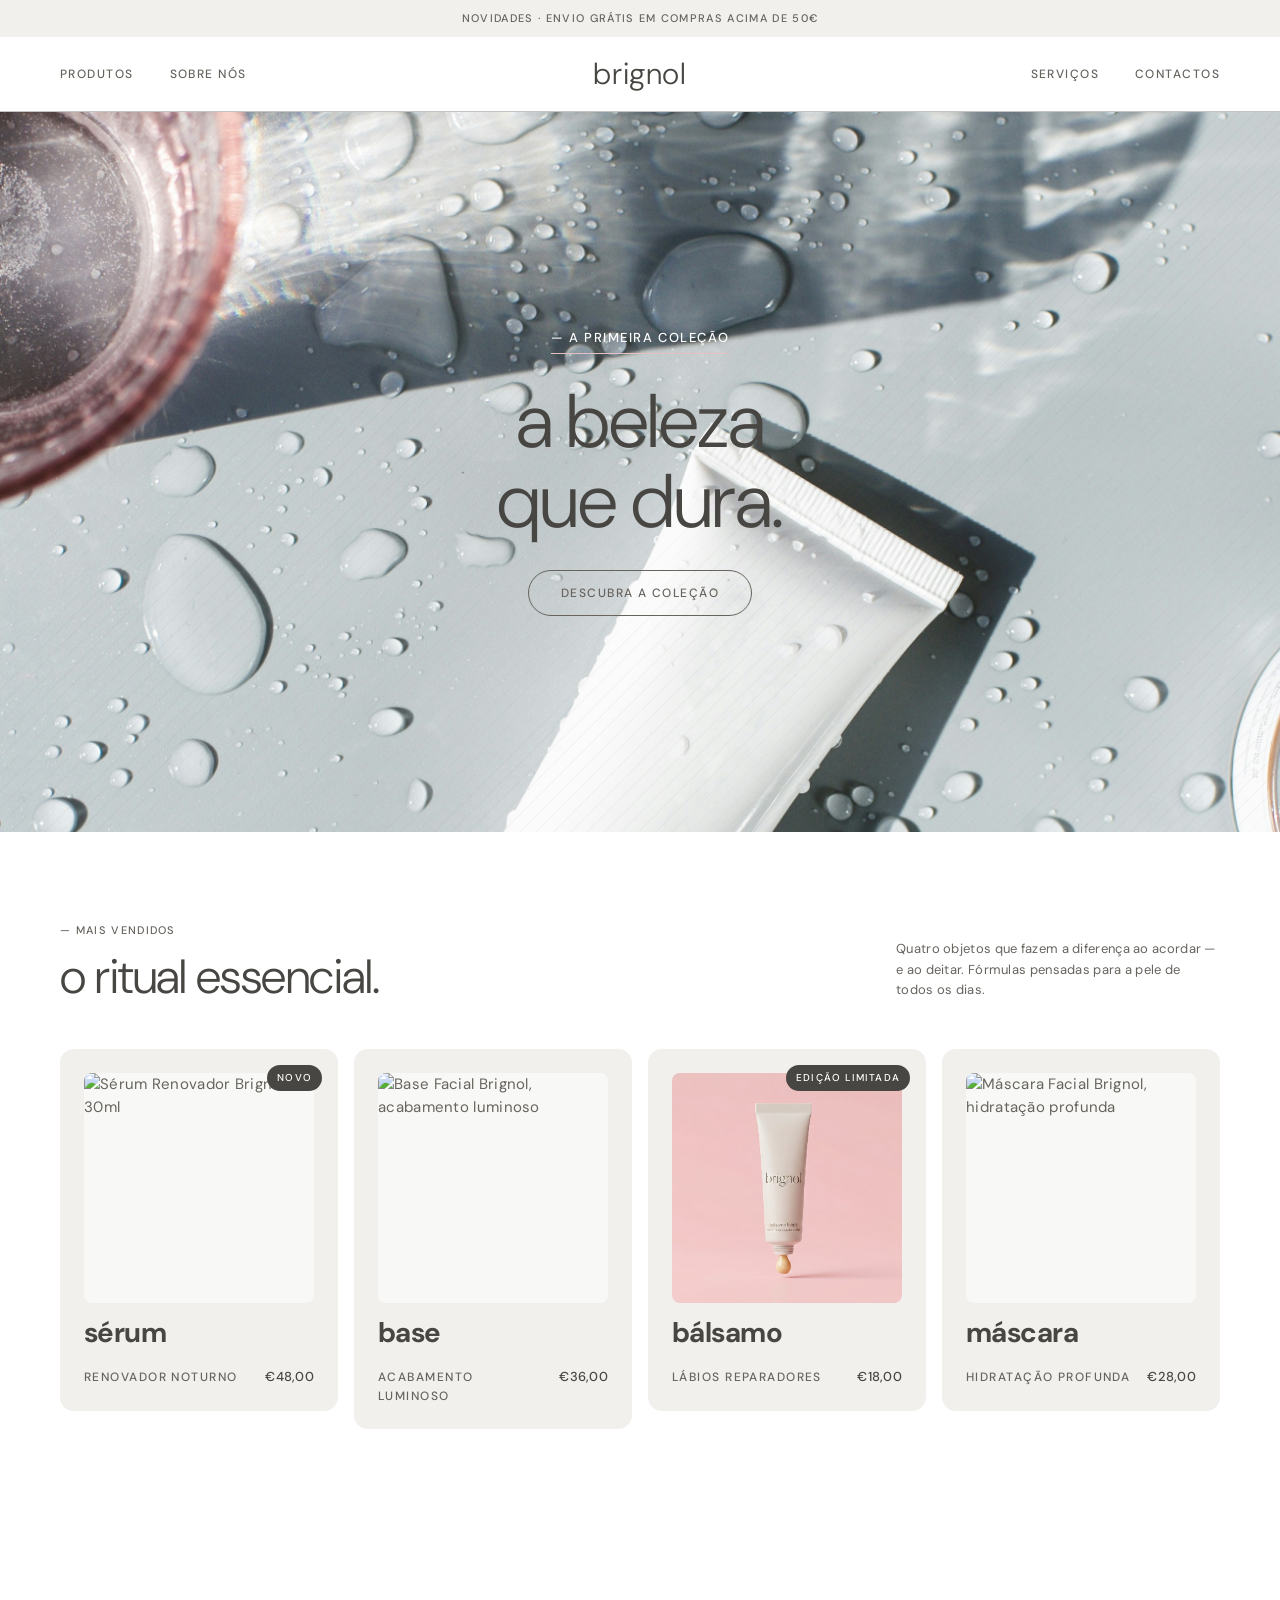
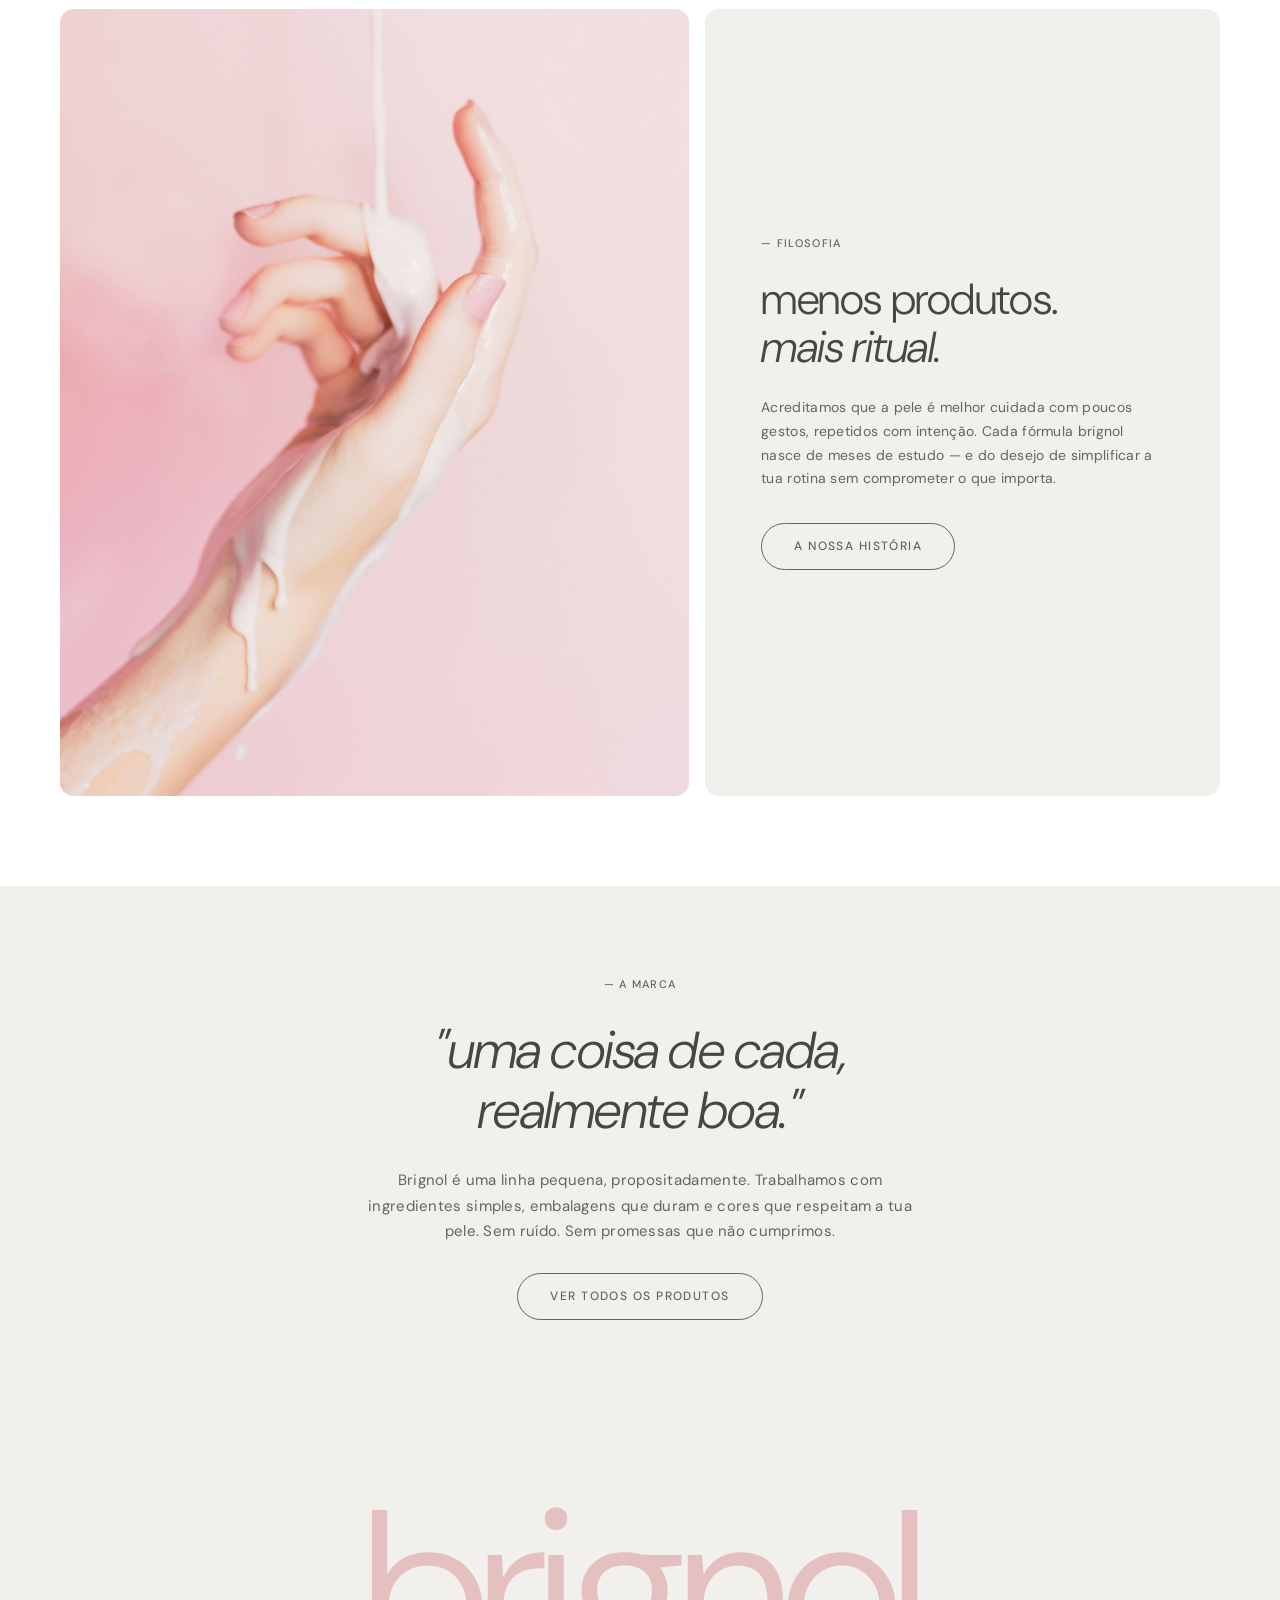
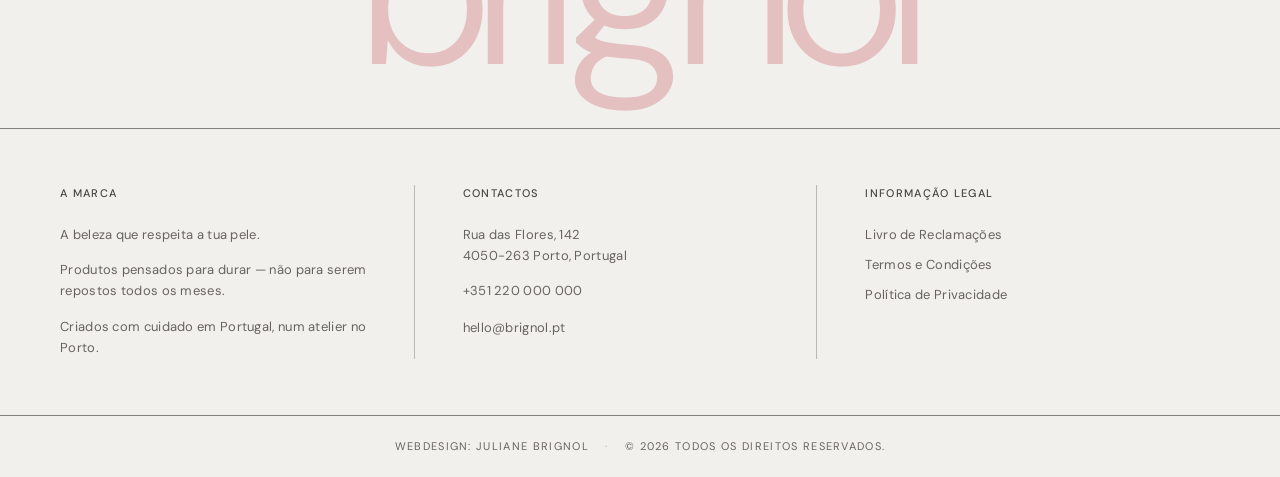
==== index.html @ 8eda308c "primeiro commit — site brignol completo Inclui todas as páginas, estilos, imagens e catálogo PDF." ====
<!DOCTYPE html>
<html lang="pt">

<head>
  <meta charset="UTF-8" />
  <meta name="viewport" content="width=device-width, initial-scale=1.0" />
  <title>brignol — beleza que dura, criada com cuidado.</title>
  <meta name="description"
    content="Brignol — uma linha minimal de skincare e maquilhagem feita em Portugal. Produtos pensados para durar, com fórmulas que respeitam a pele." />
  <meta name="keywords" content="brignol, beleza, skincare, maquilhagem, cosmética, Portugal" />
  <meta name="author" content="Juliane Brignol" />

  <link rel="preconnect" href="https://fonts.googleapis.com" />
  <link rel="preconnect" href="https://fonts.gstatic.com" crossorigin />
  <link
    href="https://fonts.googleapis.com/css2?family=DM+Sans:opsz,wght@9..40,300;9..40,400;9..40,500;9..40,700&display=swap"
    rel="stylesheet" />

  <link rel="stylesheet" href="css/global.css" />
  <link rel="stylesheet" href="css/nav.css" />
  <link rel="stylesheet" href="css/footer.css" />
  <link rel="stylesheet" href="css/home.css" />
</head>

<body>

  <div class="announcement" role="region" aria-label="Avisos da loja">
    novidades · envio grátis em compras acima de 50€
  </div>

  <!-- Mobile nav toggle -->
  <input type="checkbox" id="nav-toggle" class="nav-toggle" aria-label="Abrir menu" />

  <header class="site-header">
    <div class="site-header__inner">
      <label for="nav-toggle" class="nav-burger" aria-hidden="true">
        <span></span><span></span><span></span>
      </label>

      <nav class="nav nav--left" aria-label="Navegação principal">
        <a href="#produtos">Produtos</a>
        <a href="paginas/sobre-nos.html">Sobre nós</a>
      </nav>

      <a href="index.html" class="brand" aria-label="Brignol — voltar à página inicial" aria-current="page">brignol</a>

      <nav class="nav nav--right" aria-label="Navegação secundária">
        <a href="paginas/servicos.html">Serviços</a>
        <a href="paginas/contactos.html">Contactos</a>
      </nav>
    </div>
  </header>

  <!-- Mobile menu overlay -->
  <nav class="nav-mobile" aria-label="Navegação mobile">
    <span class="nav-mobile__brand">brignol</span>
    <label for="nav-toggle" class="nav-mobile__close" aria-label="Fechar menu">×</label>
    <a href="index.html" aria-current="page">Início</a>
    <a href="#produtos">Produtos</a>
    <a href="paginas/sobre-nos.html">Sobre nós</a>
    <a href="paginas/servicos.html">Serviços</a>
    <a href="paginas/contactos.html">Contactos</a>
  </nav>

  <main>

    <section class="hero" aria-label="Apresentação da marca">
      <div class="hero__media" aria-hidden="true">
        <img src="imagens/principal.jpg" alt="Campanha Primavera Brignol" />
      </div>

      <div class="hero__content">
        <p class="hero__subtitle">— a primeira coleção</p>
        <h1 class="hero__title">a beleza<br />que dura.</h1>
        <a href="#produtos" class="btn">Descubra a coleção</a>
      </div>
    </section>

    <section class="bestsellers" id="produtos" aria-labelledby="bestsellers-title">
      <div class="bestsellers__head">
        <div>
          <p class="eyebrow" style="margin-bottom: 14px;">— mais vendidos</p>
          <h2 class="bestsellers__title" id="bestsellers-title">o ritual essencial.</h2>
        </div>
        <p class="bestsellers__subtitle">Quatro objetos que fazem a diferença ao acordar — e ao deitar. Fórmulas
          pensadas para a pele de todos os dias.</p>
      </div>

      <ul class="product-grid" role="list">

        <li>
          <article class="product-card">
            <span class="product-card__tag">novo</span>
            <div class="product-card__media" role="img" aria-label="Sérum Renovador, 30ml">
              <img src="imagens/serum.png" alt="Sérum Renovador Brignol, 30ml" />
            </div>
            <h3 class="product-card__name">sérum</h3>
            <div class="product-card__meta">
              <span class="product-card__desc">renovador noturno</span>
              <span class="product-card__price">€48,00</span>
            </div>
          </article>
        </li>

        <li>
          <article class="product-card">
            <div class="product-card__media" role="img" aria-label="Base Luminosa, tom universal">
              <img src="imagens/base.png" alt="Base Facial Brignol, acabamento luminoso" />
            </div>
            <h3 class="product-card__name">base</h3>
            <div class="product-card__meta">
              <span class="product-card__desc">acabamento luminoso</span>
              <span class="product-card__price">€36,00</span>
            </div>
          </article>
        </li>

        <li>
          <article class="product-card">
            <span class="product-card__tag">edição limitada</span>
            <div class="product-card__media" role="img" aria-label="Bálsamo Lábios">
              <img src="imagens/balsamo.png" alt="Bálsamo Labial Brignol, lábios reparadores" />
            </div>
            <h3 class="product-card__name">bálsamo</h3>
            <div class="product-card__meta">
              <span class="product-card__desc">lábios reparadores</span>
              <span class="product-card__price">€18,00</span>
            </div>
          </article>
        </li>

        <li>
          <article class="product-card">
            <div class="product-card__media" role="img" aria-label="Máscara Hidratante">
              <img src="imagens/mascara.png" alt="Máscara Facial Brignol, hidratação profunda" />
            </div>
            <h3 class="product-card__name">máscara</h3>
            <div class="product-card__meta">
              <span class="product-card__desc">hidratação profunda</span>
              <span class="product-card__price">€28,00</span>
            </div>
          </article>
        </li>

      </ul>
    </section>

    <section class="editorial" aria-labelledby="editorial-title">
      <div class="editorial__grid">
        <div class="editorial__media">
          <img src="imagens/editorial.jpg" alt="Imagem editorial Brignol — textura de pele" />
        </div>

        <div class="editorial__content">
          <p class="editorial__eyebrow">— filosofia</p>
          <h2 class="editorial__title" id="editorial-title">menos produtos.<br /><em>mais ritual.</em></h2>
          <p class="editorial__body">Acreditamos que a pele é melhor cuidada com poucos gestos, repetidos com intenção.
            Cada fórmula brignol nasce de meses de estudo — e do desejo de simplificar a tua rotina sem comprometer o
            que importa.</p>
          <a href="paginas/sobre-nos.html" class="btn editorial__cta">A nossa história</a>
        </div>
      </div>
    </section>

    <section class="manifesto" aria-labelledby="manifesto-title">
      <div class="manifesto__inner">
        <p class="eyebrow">— a marca</p>
        <h2 class="manifesto__quote" id="manifesto-title">"uma coisa de cada,<br />realmente boa."</h2>
        <p class="manifesto__body">Brignol é uma linha pequena, propositadamente. Trabalhamos com ingredientes simples,
          embalagens que duram e cores que respeitam a tua pele. Sem ruído. Sem promessas que não cumprimos.</p>
        <a href="paginas/servicos.html" class="btn">Ver todos os produtos</a>
      </div>
    </section>

  </main>

  <footer class="site-footer" role="contentinfo">

    <div class="site-footer__wordmark" aria-hidden="true">brignol</div>

    <div class="site-footer__inner">

      <div class="footer-col">
        <h3 class="footer-col__title">A marca</h3>
        <p>A beleza que respeita a tua pele.</p>
        <p>Produtos pensados para durar — não para serem repostos todos os meses.</p>
        <p>Criados com cuidado em Portugal, num atelier no Porto.</p>
      </div>

      <div class="footer-col">
        <h3 class="footer-col__title">Contactos</h3>
        <p>Rua das Flores, 142<br />4050-263 Porto, Portugal</p>
        <p><a href="tel:+351220000000">+351 220 000 000</a></p>
        <p><a href="mailto:hello@brignol.pt">hello@brignol.pt</a></p>
      </div>

      <div class="footer-col">
        <h3 class="footer-col__title">Informação legal</h3>
        <ul>
          <li><a href="#">Livro de Reclamações</a></li>
          <li><a href="#">Termos e Condições</a></li>
          <li><a href="#">Política de Privacidade</a></li>
        </ul>
      </div>

    </div>

    <div class="site-footer__credits">
      Webdesign: Juliane Brignol <span class="sep">·</span> © 2026 Todos os direitos reservados.
    </div>

  </footer>

</body>

</html>
---- css/global.css ----
/* --- Design Tokens ------------------------------------------------------- */
:root {
  /* Cores */
  --color-bg: #FFFFFF;
  --color-card: #F1F0ED;
  --color-text: rgb(103, 100, 94);
  --color-text-strong: rgb(72, 70, 66);
  --color-separator: rgb(196, 196, 196);
  --color-footer-border: rgb(132, 130, 126);
  --color-accent: oklch(0.84 0.04 20);
  /* rosa-pó / nude subtil */
  --color-accent-soft: oklch(0.94 0.02 20);

  /* Tipografia */
  --font-primary: 'DM Sans', system-ui, -apple-system, sans-serif;

  --fw-light: 300;
  --fw-regular: 400;
  --fw-medium: 500;
  --fw-bold: 700;

  --ls-wide: 0.12em;
  --ls-normal: 0.02em;
  --ls-tight: -0.01em;

  /* Espaçamento */
  --section-padding-y: 90px;
  --section-padding-x: 60px;
  --card-padding: 24px;
  --gap-grid: 16px;

  /* Outros */
  --radius-card: 14px;
  --radius-pill: 50px;
  --transition: 0.25s ease;
  --max-width: 1440px;
}

/* --- Reset --------------------------------------------------------------- */
*,
*::before,
*::after {
  box-sizing: border-box;
}

html,
body {
  margin: 0;
  padding: 0;
}

body {
  font-family: var(--font-primary);
  font-weight: var(--fw-regular);
  font-size: 15px;
  line-height: 1.55;
  letter-spacing: var(--ls-normal);
  color: var(--color-text);
  background: var(--color-bg);
  -webkit-font-smoothing: antialiased;
  -moz-osx-font-smoothing: grayscale;
}

img {
  max-width: 100%;
  display: block;
}

a {
  color: inherit;
  text-decoration: none;
  transition: color var(--transition), opacity var(--transition);
}

ul {
  margin: 0;
  padding: 0;
  list-style: none;
}

h1,
h2,
h3,
h4,
h5,
h6,
p {
  margin: 0;
}

button,
input,
textarea,
select {
  font: inherit;
  color: inherit;
}

/* --- Tipografia ---------------------------------------------------------- */
.eyebrow {
  font-size: 11px;
  font-weight: var(--fw-medium);
  text-transform: uppercase;
  letter-spacing: var(--ls-wide);
  color: var(--color-text);
}

.section-title {
  font-family: var(--font-primary);
  font-weight: var(--fw-light);
  font-size: clamp(36px, 5vw, 56px);
  letter-spacing: var(--ls-tight);
  line-height: 1.05;
  color: var(--color-text-strong);
}

.section-title em {
  font-style: italic;
  font-weight: var(--fw-light);
}

.section-divider {
  border: 0;
  height: 1px;
  background: var(--color-separator);
  margin: 32px 0 0;
}

/* --- Layout helpers ------------------------------------------------------ */
.container {
  max-width: var(--max-width);
  margin: 0 auto;
  padding: 0 var(--section-padding-x);
}

.section {
  padding: var(--section-padding-y) var(--section-padding-x);
}

.section--soft {
  background: var(--color-card);
}

/* --- Botão pill ---------------------------------------------------------- */
.btn {
  display: inline-flex;
  align-items: center;
  justify-content: center;
  gap: 8px;
  border-radius: var(--radius-pill);
  border: 1.5px solid var(--color-text);
  background: transparent;
  color: var(--color-text);
  padding: 13px 32px;
  text-transform: uppercase;
  letter-spacing: var(--ls-wide);
  font-size: 12px;
  font-weight: var(--fw-medium);
  font-family: var(--font-primary);
  cursor: pointer;
  transition: background var(--transition), color var(--transition), border-color var(--transition);
  text-decoration: none;
  white-space: nowrap;
}

.btn:hover {
  background: var(--color-text);
  color: #FFFFFF;
}

.btn--light {
  border-color: #FFFFFF;
  color: #FFFFFF;
}

.btn--light:hover {
  background: #FFFFFF;
  color: var(--color-text-strong);
}

.btn--accent:hover {
  background: var(--color-accent);
  color: #FFFFFF;
  border-color: var(--color-accent);
}

/* --- Placeholders de imagens -------------------------------------------- */
.ph {
  position: relative;
  background: var(--color-card);
  display: flex;
  align-items: center;
  justify-content: center;
  overflow: hidden;
  color: rgba(103, 100, 94, 0.55);
  font-family: ui-monospace, 'SF Mono', Menlo, Consolas, monospace;
  font-size: 11px;
  letter-spacing: var(--ls-normal);
  text-transform: lowercase;
}

.ph::before {
  content: "";
  position: absolute;
  inset: 0;
  background-image: repeating-linear-gradient(135deg,
      rgba(103, 100, 94, 0.03) 0,
      rgba(103, 100, 94, 0.03) 1px,
      transparent 1px,
      transparent 9px);
  pointer-events: none;
}

.ph__label {
  position: relative;
  padding: 6px 12px;
  border: 1px solid rgba(103, 100, 94, 0.25);
  border-radius: 4px;
  background: rgba(255, 255, 255, 0.4);
  backdrop-filter: blur(2px);
}

/* --- Misc utilities ------------------------------------------------------ */
.sr-only {
  position: absolute;
  width: 1px;
  height: 1px;
  padding: 0;
  margin: -1px;
  overflow: hidden;
  clip: rect(0, 0, 0, 0);
  white-space: nowrap;
  border: 0;
}

@media (max-width: 900px) {
  :root {
    --section-padding-y: 60px;
    --section-padding-x: 24px;
  }
}
---- css/nav.css ----
.announcement {
  background: var(--color-card);
  text-align: center;
  padding: 10px 16px;
  font-size: 11px;
  font-weight: var(--fw-medium);
  letter-spacing: var(--ls-wide);
  text-transform: uppercase;
  color: var(--color-text);
}

.site-header {
  position: sticky;
  top: 0;
  z-index: 50;
  background: var(--color-bg);
  border-bottom: 1px solid var(--color-separator);
}

.site-header__inner {
  max-width: var(--max-width);
  margin: 0 auto;
  padding: 22px var(--section-padding-x);
  display: grid;
  grid-template-columns: 1fr auto 1fr;
  align-items: center;
  gap: 24px;
}

.nav {
  display: flex;
  gap: 36px;
  font-size: 12px;
  text-transform: uppercase;
  letter-spacing: var(--ls-wide);
  font-weight: var(--fw-medium);
}

.nav--left {
  justify-self: start;
}

.nav--right {
  justify-self: end;
}

.nav a {
  position: relative;
  padding: 4px 0;
  color: var(--color-text);
}

.nav a:hover {
  color: var(--color-text-strong);
}

.nav a[aria-current="page"] {
  color: var(--color-text-strong);
}

.nav a[aria-current="page"]::after {
  content: "";
  position: absolute;
  left: 0;
  right: 0;
  bottom: -2px;
  height: 1px;
  background: var(--color-text-strong);
}

.brand {
  font-size: 30px;
  font-weight: var(--fw-light);
  letter-spacing: 0.02em;
  text-transform: lowercase;
  color: var(--color-text-strong);
  line-height: 1;
  padding: 0 24px;
}

/* --- Hamburger / Mobile menu ------------------------------------------- */
.nav-toggle {
  position: absolute;
  opacity: 0;
  pointer-events: none;
}

.nav-burger {
  display: none;
  width: 36px;
  height: 36px;
  cursor: pointer;
  align-items: center;
  justify-content: center;
  flex-direction: column;
  gap: 5px;
  justify-self: start;
}

.nav-burger span {
  display: block;
  width: 22px;
  height: 1.5px;
  background: var(--color-text-strong);
  transition: transform var(--transition), opacity var(--transition);
  transform-origin: center;
}

.nav-mobile {
  display: none;
  position: fixed;
  top: 0;
  left: 0;
  right: 0;
  bottom: 0;
  background: var(--color-bg);
  z-index: 100;
  padding: 80px 32px 40px;
  flex-direction: column;
  gap: 8px;
  opacity: 0;
  pointer-events: none;
  transition: opacity 0.3s ease;
}

.nav-mobile a {
  font-size: 28px;
  font-weight: var(--fw-light);
  letter-spacing: var(--ls-tight);
  text-transform: lowercase;
  color: var(--color-text-strong);
  padding: 18px 0;
  border-bottom: 1px solid var(--color-separator);
}

.nav-mobile a[aria-current="page"] {
  font-weight: var(--fw-medium);
}

.nav-mobile__close {
  position: absolute;
  top: 24px;
  right: 24px;
  width: 36px;
  height: 36px;
  cursor: pointer;
  display: flex;
  align-items: center;
  justify-content: center;
  font-size: 28px;
  color: var(--color-text-strong);
  font-weight: var(--fw-light);
  line-height: 1;
}

.nav-mobile__brand {
  position: absolute;
  top: 28px;
  left: 0;
  right: 0;
  text-align: center;
  font-size: 22px;
  font-weight: var(--fw-light);
  text-transform: lowercase;
  color: var(--color-text-strong);
  letter-spacing: 0.02em;
  pointer-events: none;
}

/* Toggle aberto — checkbox é irmão direto do .nav-mobile */
.nav-toggle:checked~.nav-mobile {
  opacity: 1;
  pointer-events: auto;
}

/* Burger anima para X quando aberto */
.nav-toggle:checked~.site-header .nav-burger span:nth-child(1) {
  transform: translateY(6.5px) rotate(45deg);
}

.nav-toggle:checked~.site-header .nav-burger span:nth-child(2) {
  opacity: 0;
}

.nav-toggle:checked~.site-header .nav-burger span:nth-child(3) {
  transform: translateY(-6.5px) rotate(-45deg);
}

@media (max-width: 900px) {
  .site-header__inner {
    grid-template-columns: 1fr auto 1fr;
    padding: 16px 20px;
    gap: 12px;
  }

  .nav {
    gap: 18px;
    font-size: 10.5px;
  }

  .brand {
    font-size: 22px;
    padding: 0 8px;
  }
}

/* --- Breakpoint mobile/tablet: ativa o burger -------------------------- */
@media (max-width: 760px) {

  .nav--left,
  .nav--right {
    display: none;
  }

  .nav-burger {
    display: flex;
  }

  .nav-mobile {
    display: flex;
  }

  .site-header__inner {
    grid-template-columns: 1fr auto 1fr;
    justify-items: stretch;
    align-items: center;
  }

  .brand {
    justify-self: center;
    font-size: 22px;
    padding: 0;
  }

  /* Coluna direita vazia para manter logo centrado */
  .site-header__inner::after {
    content: "";
    display: block;
  }
}
---- css/footer.css ----
.site-footer {
  background: var(--color-card);
  color: var(--color-text);
  margin-top: 0;
}

.site-footer__wordmark {
  text-align: center;
  padding: 80px var(--section-padding-x) 40px;
  font-family: var(--font-primary);
  font-size: clamp(80px, 18vw, 220px);
  font-weight: var(--fw-light);
  letter-spacing: -0.04em;
  line-height: 0.9;
  text-transform: lowercase;
  color: var(--color-accent);
  user-select: none;
}

.site-footer__inner {
  max-width: var(--max-width);
  margin: 0 auto;
  padding: 56px var(--section-padding-x);
  border-top: 1px solid var(--color-footer-border);
  display: grid;
  grid-template-columns: repeat(3, 1fr);
  gap: 48px;
}

.footer-col {
  display: flex;
  flex-direction: column;
  gap: 14px;
  padding-right: 32px;
  position: relative;
}

.footer-col:not(:last-child)::after {
  content: "";
  position: absolute;
  top: 0;
  bottom: 0;
  right: 0;
  width: 1px;
  background: var(--color-footer-border);
  opacity: 0.5;
}

.footer-col__title {
  font-size: 11px;
  font-weight: var(--fw-medium);
  text-transform: uppercase;
  letter-spacing: var(--ls-wide);
  color: var(--color-text-strong);
  margin-bottom: 8px;
}

.footer-col p,
.footer-col a,
.footer-col li {
  font-size: 13px;
  line-height: 1.65;
  color: var(--color-text);
}

.footer-col a {
  display: inline-block;
  border-bottom: 1px solid transparent;
  transition: border-color var(--transition), color var(--transition);
}

.footer-col a:hover {
  color: var(--color-text-strong);
  border-bottom-color: var(--color-text-strong);
}

.footer-col ul {
  display: flex;
  flex-direction: column;
  gap: 8px;
}

.site-footer__credits {
  border-top: 1px solid var(--color-footer-border);
  padding: 22px var(--section-padding-x);
  text-align: center;
  font-size: 11px;
  letter-spacing: var(--ls-wide);
  text-transform: uppercase;
  color: var(--color-text);
}

.site-footer__credits .sep {
  display: inline-block;
  margin: 0 12px;
  opacity: 0.5;
}

@media (max-width: 900px) {
  .site-footer__inner {
    grid-template-columns: 1fr;
    gap: 32px;
    padding: 40px var(--section-padding-x);
  }

  .footer-col:not(:last-child)::after {
    display: none;
  }

  .footer-col {
    padding-right: 0;
    padding-bottom: 24px;
    border-bottom: 1px solid var(--color-footer-border);
  }

  .footer-col:last-child {
    border-bottom: 0;
    padding-bottom: 0;
  }
}
---- css/home.css ----
/* --- Hero ---------------------------------------------------------------- */
.hero {
  position: relative;
  width: 100%;
  height: clamp(520px, 80vh, 760px);
  overflow: hidden;
  background: var(--color-card);
}

.hero__media {
  position: absolute;
  inset: 0;
  background:
    radial-gradient(ellipse at 30% 40%, oklch(0.92 0.025 25) 0%, transparent 60%),
    radial-gradient(ellipse at 70% 70%, oklch(0.88 0.03 35) 0%, transparent 55%),
    linear-gradient(180deg, oklch(0.93 0.015 30) 0%, oklch(0.89 0.02 25) 100%);
  overflow: hidden;
}

.hero__media img {
  width: 100%;
  height: 100%;
  object-fit: cover;
  object-position: center 30%;
  display: block;
}

.hero__media::after {
  content: "";
  position: absolute;
  inset: 0;
  background-image: repeating-linear-gradient(135deg,
      rgba(103, 100, 94, 0.04) 0,
      rgba(103, 100, 94, 0.04) 1px,
      transparent 1px,
      transparent 12px);
}

.hero__placeholder-tag {
  position: absolute;
  top: 24px;
  left: 24px;
  font-family: ui-monospace, 'SF Mono', Menlo, monospace;
  font-size: 11px;
  letter-spacing: var(--ls-normal);
  color: rgba(103, 100, 94, 0.6);
  padding: 6px 12px;
  border: 1px solid rgba(103, 100, 94, 0.25);
  border-radius: 4px;
  background: rgba(255, 255, 255, 0.5);
  backdrop-filter: blur(4px);
}

.hero__content {
  position: absolute;
  inset: 0;
  display: flex;
  flex-direction: column;
  align-items: center;
  justify-content: center;
  text-align: center;
  padding: 0 24px;
  gap: 28px;
}

.hero__title {
  font-family: var(--font-primary);
  font-weight: var(--fw-light);
  font-size: clamp(40px, 6vw, 76px);
  letter-spacing: var(--ls-tight);
  line-height: 1.05;
  color: var(--color-text-strong);
  max-width: 16ch;
}

.hero__subtitle {
  font-size: 13px;
  letter-spacing: var(--ls-wide);
  text-transform: uppercase;
  color: #FFFFFF;
  font-weight: var(--fw-medium);
  border-bottom: 1.5px solid var(--color-accent);
  padding-bottom: 5px;
  text-shadow: 0 1px 6px rgba(0, 0, 0, 0.18);
}

/* --- Bestsellers --------------------------------------------------------- */
.bestsellers {
  padding: var(--section-padding-y) var(--section-padding-x);
  background: var(--color-bg);
}

.bestsellers__head {
  display: flex;
  align-items: end;
  justify-content: space-between;
  gap: 24px;
  margin-bottom: 48px;
  max-width: var(--max-width);
  margin-left: auto;
  margin-right: auto;
}

.bestsellers__title {
  font-family: var(--font-primary);
  font-weight: var(--fw-light);
  font-size: clamp(32px, 4vw, 48px);
  letter-spacing: var(--ls-tight);
  line-height: 1;
  color: var(--color-text-strong);
}

.bestsellers__subtitle {
  font-size: 13px;
  color: var(--color-text);
  max-width: 36ch;
  line-height: 1.6;
}

.product-grid {
  max-width: var(--max-width);
  margin: 0 auto;
  display: grid;
  grid-template-columns: repeat(4, 1fr);
  gap: var(--gap-grid);
}

.product-card {
  background: var(--color-card);
  border-radius: var(--radius-card);
  padding: var(--card-padding);
  display: flex;
  flex-direction: column;
  gap: 16px;
  transition: transform var(--transition);
  position: relative;
}

.product-card:hover {
  transform: translateY(-3px);
}

.product-card__media {
  aspect-ratio: 1 / 1;
  border-radius: 8px;
  background: rgba(255, 255, 255, 0.55);
  overflow: hidden;
}

.product-card__media img {
  width: 100%;
  height: 100%;
  object-fit: cover;
  object-position: center;
  display: block;
}

.product-card__tag {
  position: absolute;
  top: 16px;
  right: 16px;
  background: var(--color-text-strong);
  color: #FFFFFF;
  font-size: 10px;
  letter-spacing: var(--ls-wide);
  text-transform: uppercase;
  padding: 5px 10px;
  border-radius: var(--radius-pill);
  font-weight: var(--fw-medium);
}

.product-card__name {
  font-family: var(--font-primary);
  font-weight: var(--fw-bold);
  font-size: 28px;
  letter-spacing: -0.02em;
  text-transform: lowercase;
  color: var(--color-text-strong);
  line-height: 1;
  margin-top: auto;
}

.product-card__meta {
  display: flex;
  align-items: baseline;
  justify-content: space-between;
  gap: 12px;
  padding-top: 4px;
}

.product-card__desc {
  font-size: 12px;
  font-weight: var(--fw-medium);
  text-transform: uppercase;
  letter-spacing: var(--ls-wide);
  color: var(--color-text);
}

.product-card__price {
  font-size: 13px;
  font-weight: var(--fw-medium);
  color: var(--color-text-strong);
  letter-spacing: var(--ls-normal);
}

/* --- Manifesto / Filosofia ---------------------------------------------- */
.manifesto {
  background: var(--color-card);
  padding: var(--section-padding-y) var(--section-padding-x);
}

.manifesto__inner {
  max-width: 760px;
  margin: 0 auto;
  text-align: center;
  display: flex;
  flex-direction: column;
  align-items: center;
  gap: 28px;
}

.manifesto__quote {
  font-family: var(--font-primary);
  font-weight: var(--fw-light);
  font-size: clamp(32px, 4.2vw, 52px);
  letter-spacing: var(--ls-tight);
  line-height: 1.15;
  color: var(--color-text-strong);
  font-style: italic;
}

.manifesto__body {
  font-size: 15px;
  line-height: 1.7;
  color: var(--color-text);
  max-width: 56ch;
}

/* --- Editorial split ----------------------------------------------------- */
.editorial {
  padding: var(--section-padding-y) var(--section-padding-x);
}

.editorial__grid {
  max-width: var(--max-width);
  margin: 0 auto;
  display: grid;
  grid-template-columns: 1.1fr 0.9fr;
  gap: var(--gap-grid);
}

.editorial__media {
  aspect-ratio: 4 / 5;
  border-radius: var(--radius-card);
  overflow: hidden;
}

.editorial__media img {
  width: 100%;
  height: 100%;
  object-fit: cover;
  object-position: center;
  display: block;
}

.editorial__content {
  background: var(--color-card);
  border-radius: var(--radius-card);
  padding: 56px;
  display: flex;
  flex-direction: column;
  justify-content: center;
  gap: 24px;
}

.editorial__eyebrow {
  font-size: 11px;
  text-transform: uppercase;
  letter-spacing: var(--ls-wide);
  font-weight: var(--fw-medium);
  color: var(--color-text);
}

.editorial__title {
  font-family: var(--font-primary);
  font-weight: var(--fw-light);
  font-size: clamp(28px, 3.4vw, 44px);
  letter-spacing: var(--ls-tight);
  line-height: 1.1;
  color: var(--color-text-strong);
}

.editorial__title em {
  font-style: italic;
  font-weight: var(--fw-light);
}

.editorial__body {
  font-size: 14px;
  line-height: 1.7;
  color: var(--color-text);
  max-width: 48ch;
}

.editorial__cta {
  margin-top: 8px;
  align-self: flex-start;
}

/* --- Responsive ---------------------------------------------------------- */
@media (max-width: 1100px) {
  .product-grid {
    grid-template-columns: repeat(2, 1fr);
  }
}

@media (max-width: 900px) {
  .editorial__grid {
    grid-template-columns: 1fr;
  }

  .editorial__content {
    padding: 40px 28px;
  }

  .bestsellers__head {
    flex-direction: column;
    align-items: flex-start;
    gap: 12px;
  }
}

@media (max-width: 560px) {
  .product-grid {
    grid-template-columns: 1fr;
  }

  .product-card__name {
    font-size: 24px;
  }
}
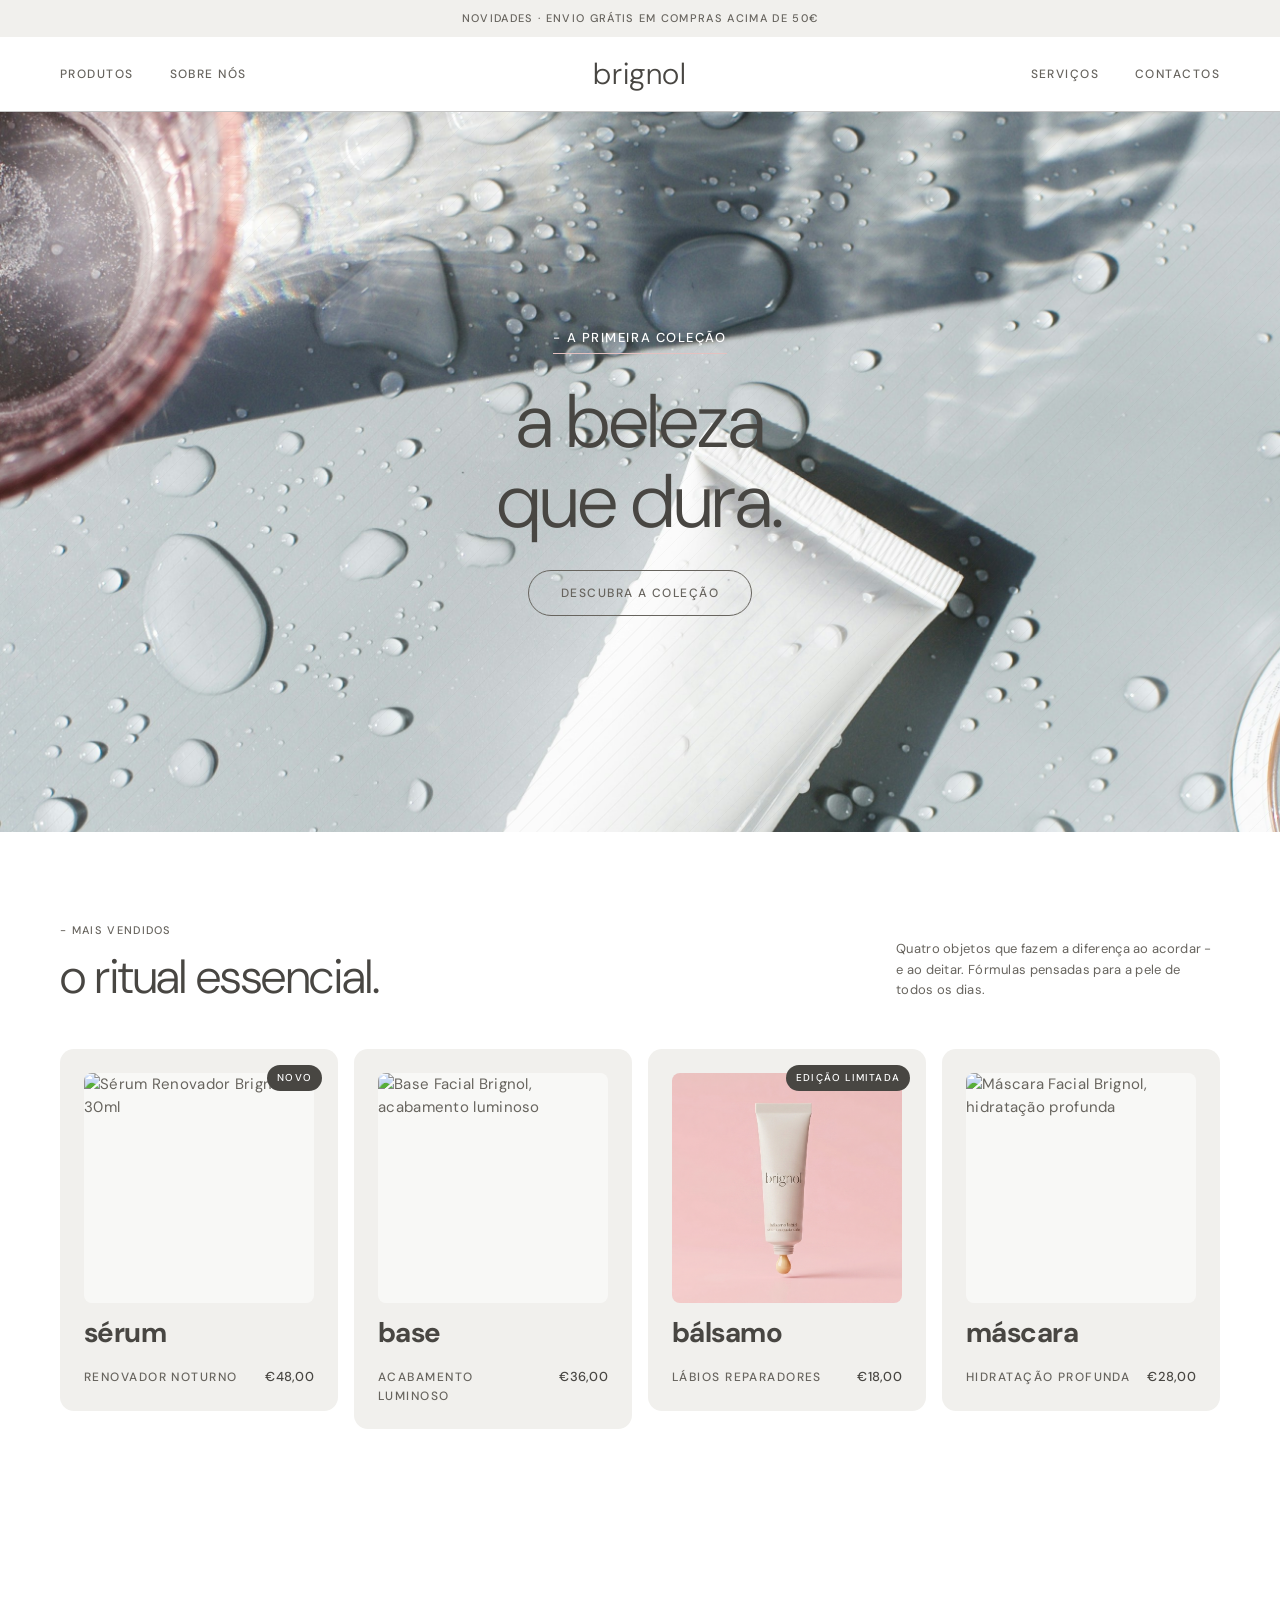
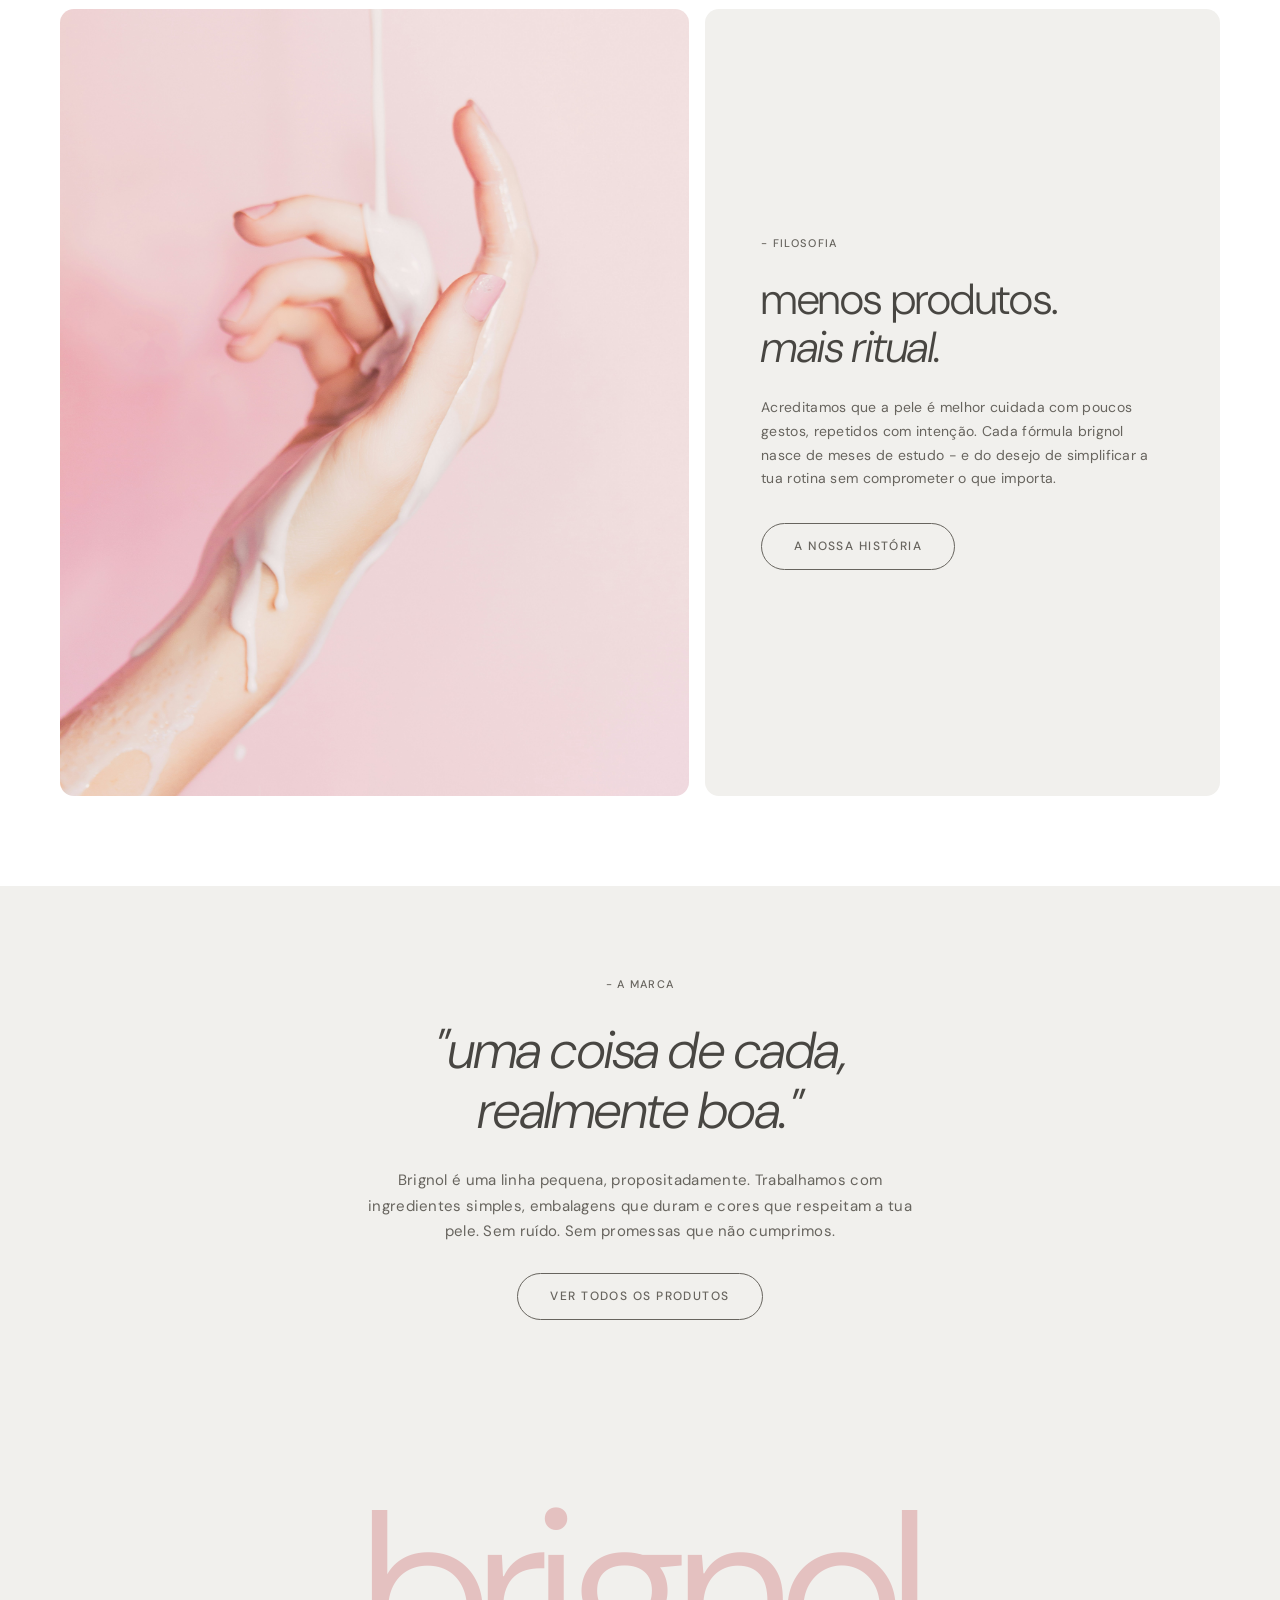
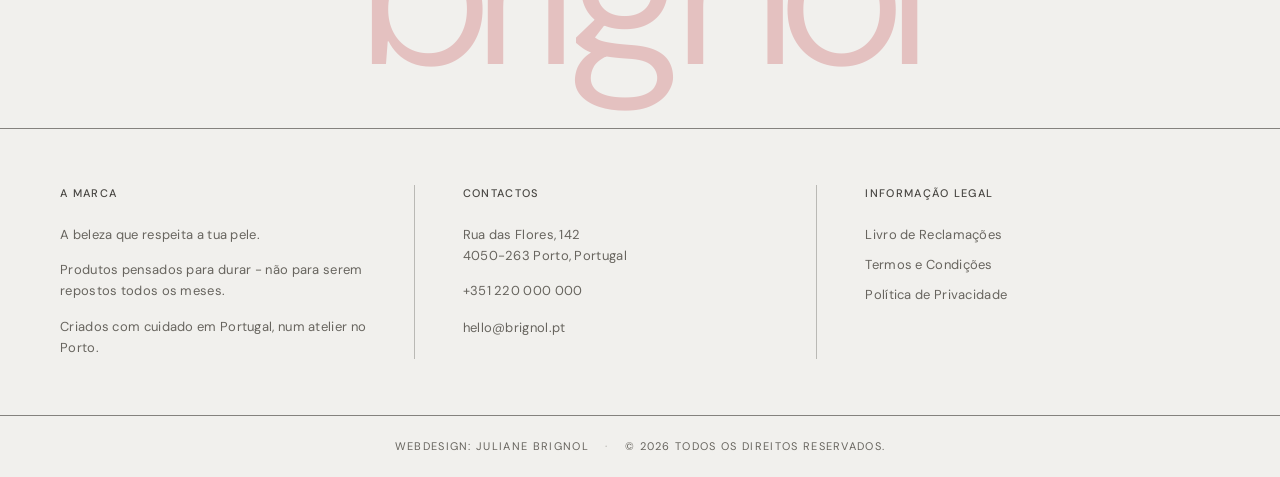
==== commit cffb5c15: "move inline style de eyebrow para home.css Co-Authored-By: Claude Sonnet 4.6 <noreply@anthropic.com>" ====
--- a/index.html
+++ b/index.html
@@ -4,9 +4,9 @@
 <head>
   <meta charset="UTF-8" />
   <meta name="viewport" content="width=device-width, initial-scale=1.0" />
-  <title>brignol — beleza que dura, criada com cuidado.</title>
+  <title>brignol - beleza que dura, criada com cuidado.</title>
   <meta name="description"
-    content="Brignol — uma linha minimal de skincare e maquilhagem feita em Portugal. Produtos pensados para durar, com fórmulas que respeitam a pele." />
+    content="Brignol - uma linha minimal de skincare e maquilhagem feita em Portugal. Produtos pensados para durar, com fórmulas que respeitam a pele." />
   <meta name="keywords" content="brignol, beleza, skincare, maquilhagem, cosmética, Portugal" />
   <meta name="author" content="Juliane Brignol" />
 
@@ -42,7 +42,7 @@
         <a href="paginas/sobre-nos.html">Sobre nós</a>
       </nav>
 
-      <a href="index.html" class="brand" aria-label="Brignol — voltar à página inicial" aria-current="page">brignol</a>
+      <a href="index.html" class="brand" aria-label="Brignol - voltar à página inicial" aria-current="page">brignol</a>
 
       <nav class="nav nav--right" aria-label="Navegação secundária">
         <a href="paginas/servicos.html">Serviços</a>
@@ -70,7 +70,7 @@
       </div>
 
       <div class="hero__content">
-        <p class="hero__subtitle">— a primeira coleção</p>
+        <p class="hero__subtitle">- a primeira coleção</p>
         <h1 class="hero__title">a beleza<br />que dura.</h1>
         <a href="#produtos" class="btn">Descubra a coleção</a>
       </div>
@@ -79,10 +79,10 @@
     <section class="bestsellers" id="produtos" aria-labelledby="bestsellers-title">
       <div class="bestsellers__head">
         <div>
-          <p class="eyebrow" style="margin-bottom: 14px;">— mais vendidos</p>
+          <p class="eyebrow">- mais vendidos</p>
           <h2 class="bestsellers__title" id="bestsellers-title">o ritual essencial.</h2>
         </div>
-        <p class="bestsellers__subtitle">Quatro objetos que fazem a diferença ao acordar — e ao deitar. Fórmulas
+        <p class="bestsellers__subtitle">Quatro objetos que fazem a diferença ao acordar - e ao deitar. Fórmulas
           pensadas para a pele de todos os dias.</p>
       </div>
 
@@ -148,14 +148,14 @@
     <section class="editorial" aria-labelledby="editorial-title">
       <div class="editorial__grid">
         <div class="editorial__media">
-          <img src="imagens/editorial.jpg" alt="Imagem editorial Brignol — textura de pele" />
+          <img src="imagens/editorial.jpg" alt="Imagem editorial Brignol - textura de pele" />
         </div>
 
         <div class="editorial__content">
-          <p class="editorial__eyebrow">— filosofia</p>
+          <p class="editorial__eyebrow">- filosofia</p>
           <h2 class="editorial__title" id="editorial-title">menos produtos.<br /><em>mais ritual.</em></h2>
           <p class="editorial__body">Acreditamos que a pele é melhor cuidada com poucos gestos, repetidos com intenção.
-            Cada fórmula brignol nasce de meses de estudo — e do desejo de simplificar a tua rotina sem comprometer o
+            Cada fórmula brignol nasce de meses de estudo - e do desejo de simplificar a tua rotina sem comprometer o
             que importa.</p>
           <a href="paginas/sobre-nos.html" class="btn editorial__cta">A nossa história</a>
         </div>
@@ -164,7 +164,7 @@
 
     <section class="manifesto" aria-labelledby="manifesto-title">
       <div class="manifesto__inner">
-        <p class="eyebrow">— a marca</p>
+        <p class="eyebrow">- a marca</p>
         <h2 class="manifesto__quote" id="manifesto-title">"uma coisa de cada,<br />realmente boa."</h2>
         <p class="manifesto__body">Brignol é uma linha pequena, propositadamente. Trabalhamos com ingredientes simples,
           embalagens que duram e cores que respeitam a tua pele. Sem ruído. Sem promessas que não cumprimos.</p>
@@ -183,7 +183,7 @@
       <div class="footer-col">
         <h3 class="footer-col__title">A marca</h3>
         <p>A beleza que respeita a tua pele.</p>
-        <p>Produtos pensados para durar — não para serem repostos todos os meses.</p>
+        <p>Produtos pensados para durar - não para serem repostos todos os meses.</p>
         <p>Criados com cuidado em Portugal, num atelier no Porto.</p>
       </div>
 
--- a/css/home.css
+++ b/css/home.css
@@ -101,6 +101,10 @@
   margin-right: auto;
 }
 
+.bestsellers__head .eyebrow {
+  margin-bottom: 14px;
+}
+
 .bestsellers__title {
   font-family: var(--font-primary);
   font-weight: var(--fw-light);
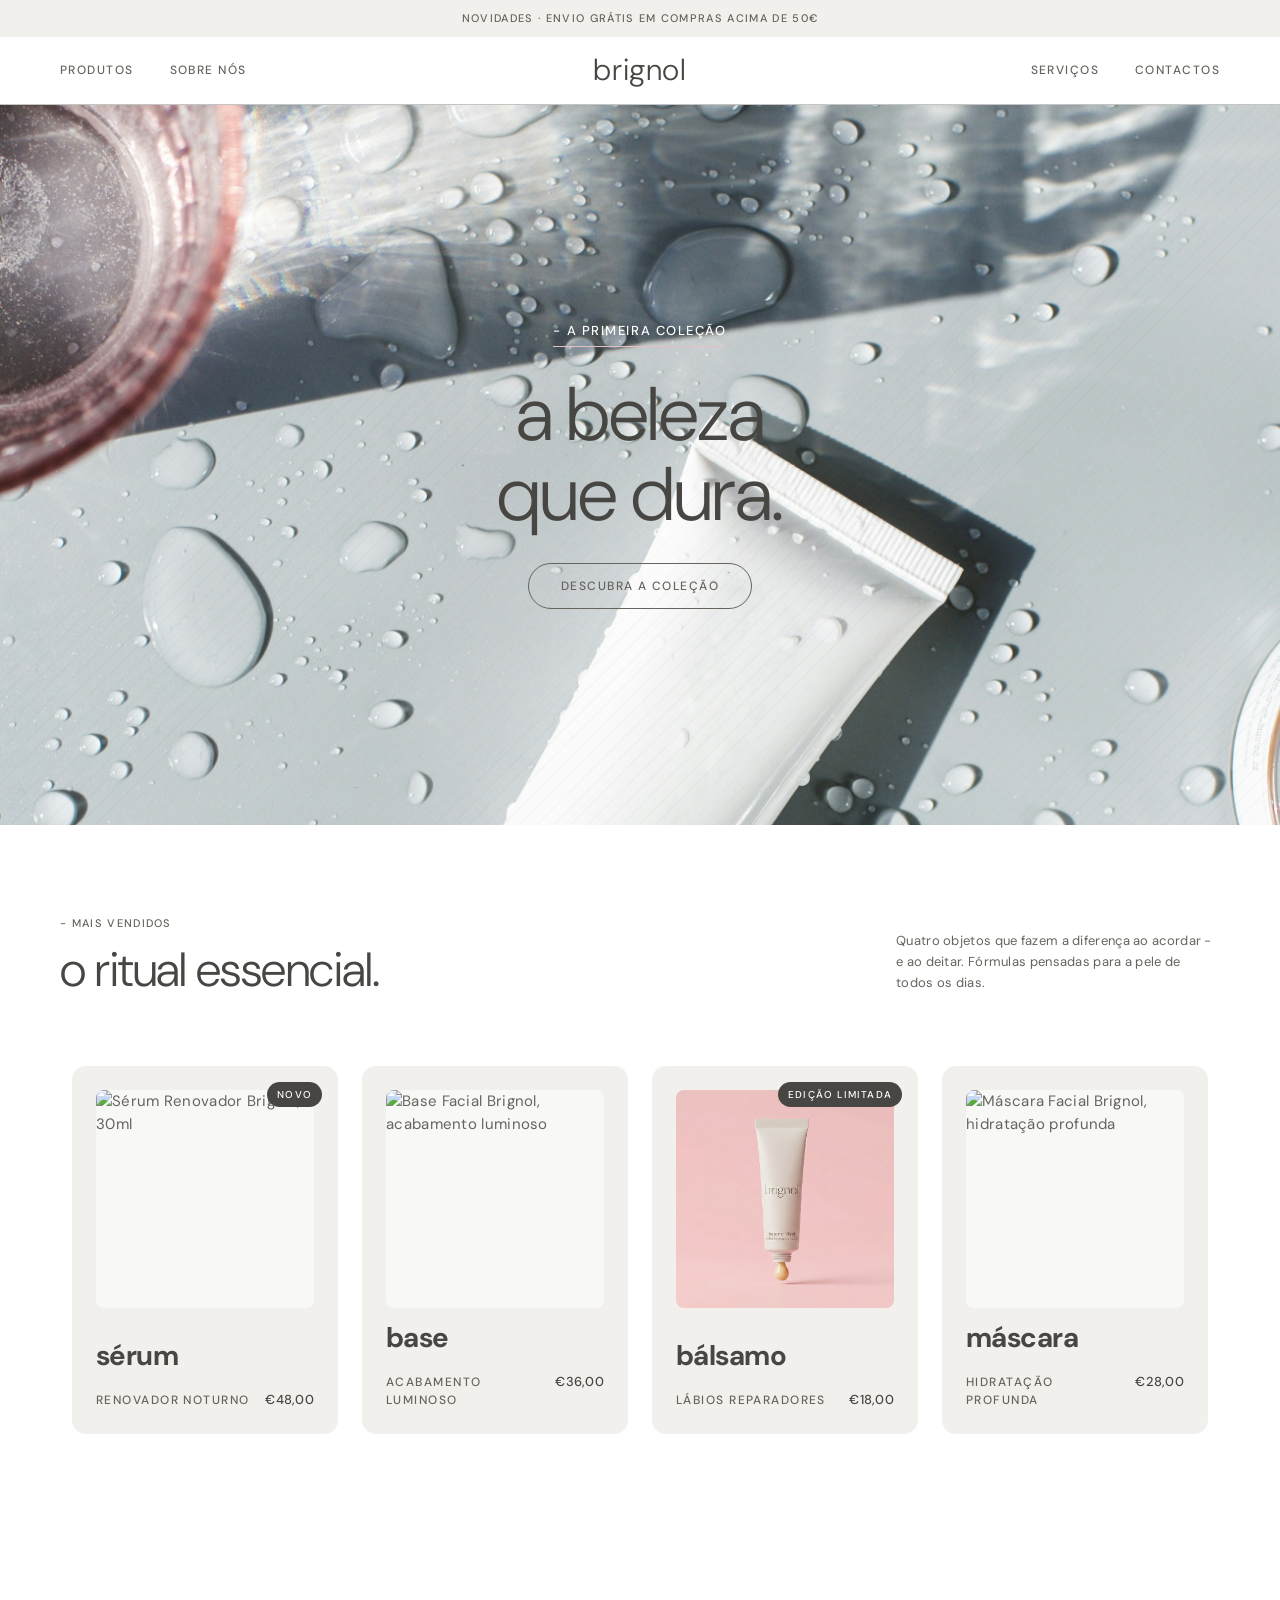
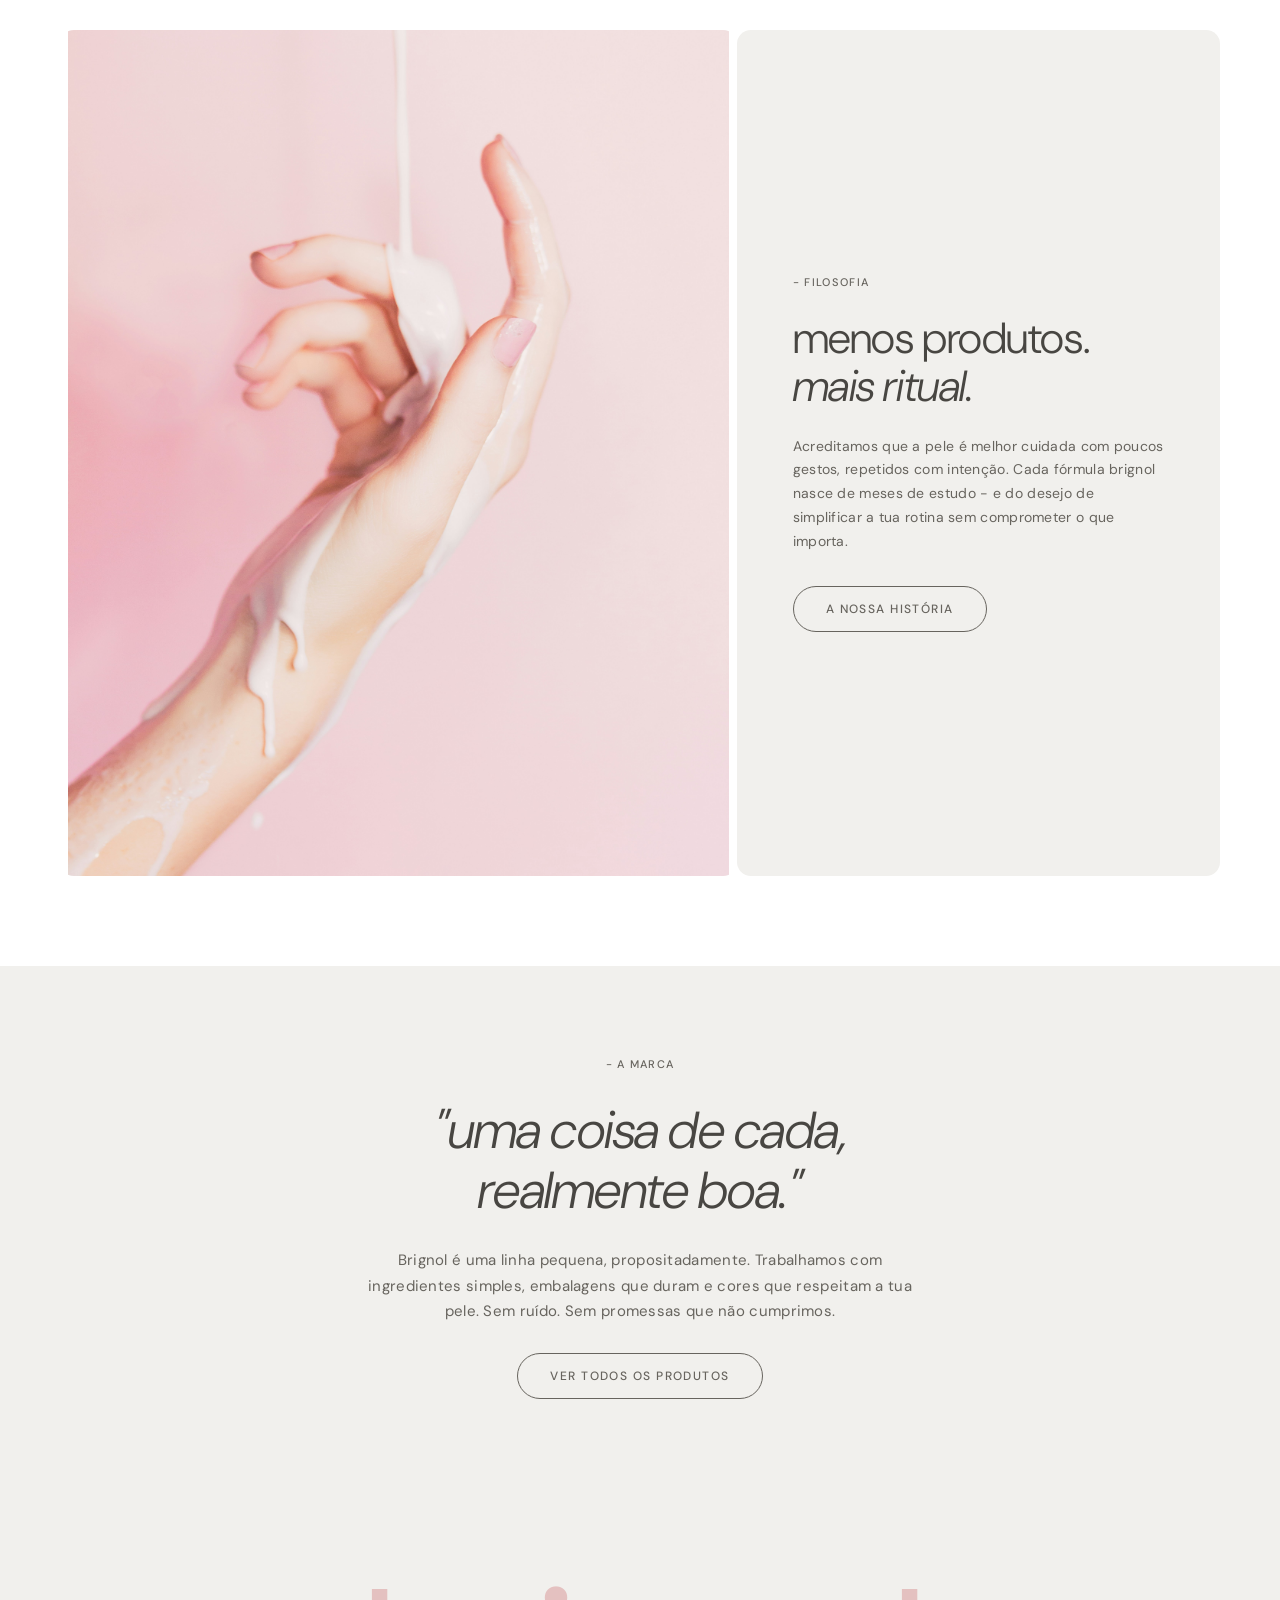
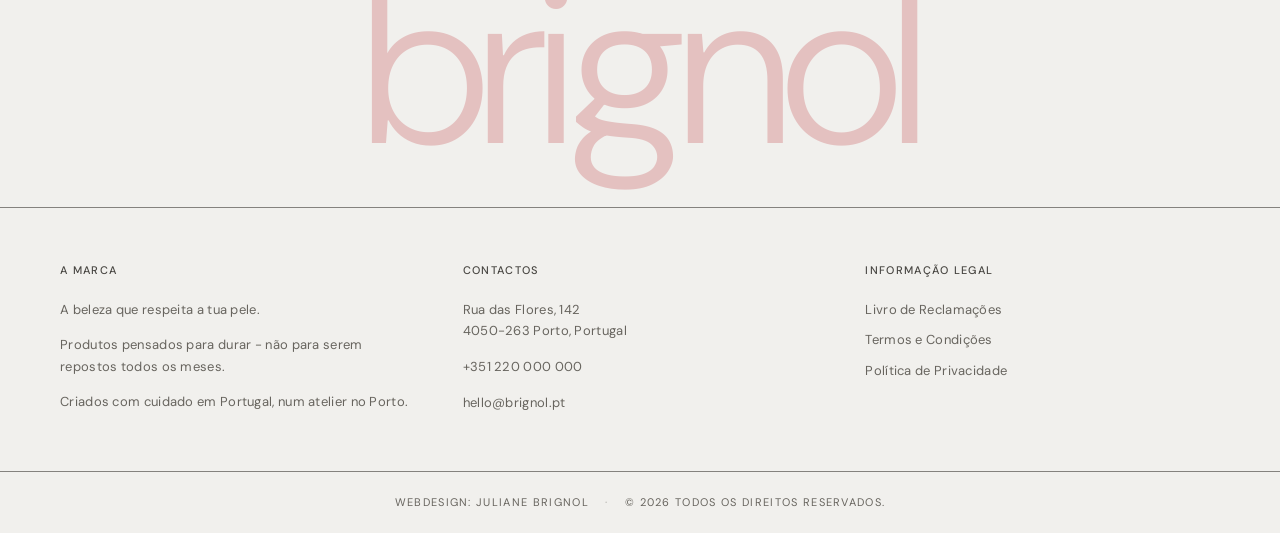
==== commit d9ff4338: "update: semântica HTML e Bootstrap em todo o projeto Atualiza nav, footer, páginas e CSS globais com" ====
--- a/index.html
+++ b/index.html
@@ -16,6 +16,9 @@
     href="https://fonts.googleapis.com/css2?family=DM+Sans:opsz,wght@9..40,300;9..40,400;9..40,500;9..40,700&display=swap"
     rel="stylesheet" />
 
+  <!-- Bootstrap -->
+  <link href="https://cdn.jsdelivr.net/npm/bootstrap@5.3.3/dist/css/bootstrap.min.css" rel="stylesheet">
+
   <link rel="stylesheet" href="css/global.css" />
   <link rel="stylesheet" href="css/nav.css" />
   <link rel="stylesheet" href="css/footer.css" />
@@ -24,43 +27,68 @@
 
 <body>
 
-  <div class="announcement" role="region" aria-label="Avisos da loja">
-    novidades · envio grátis em compras acima de 50€
-  </div>
-
-  <!-- Mobile nav toggle -->
-  <input type="checkbox" id="nav-toggle" class="nav-toggle" aria-label="Abrir menu" />
-
   <header class="site-header">
-    <div class="site-header__inner">
-      <label for="nav-toggle" class="nav-burger" aria-hidden="true">
-        <span></span><span></span><span></span>
-      </label>
-
-      <nav class="nav nav--left" aria-label="Navegação principal">
-        <a href="#produtos">Produtos</a>
-        <a href="paginas/sobre-nos.html">Sobre nós</a>
-      </nav>
-
-      <a href="index.html" class="brand" aria-label="Brignol - voltar à página inicial" aria-current="page">brignol</a>
-
-      <nav class="nav nav--right" aria-label="Navegação secundária">
-        <a href="paginas/servicos.html">Serviços</a>
-        <a href="paginas/contactos.html">Contactos</a>
-      </nav>
+
+    <div class="announcement" role="region" aria-label="Avisos da loja">
+      novidades · envio grátis em compras acima de 50€
     </div>
+
+    <nav class="navbar navbar-expand-md site-navbar" aria-label="Navegação principal">
+      <div class="container-fluid site-navbar__inner">
+
+        <!-- Esquerda: links desktop -->
+        <ul class="navbar-nav nav-group d-none d-md-flex">
+          <li class="nav-item">
+            <a class="nav-link site-link" href="#produtos">Produtos</a>
+          </li>
+          <li class="nav-item">
+            <a class="nav-link site-link" href="paginas/sobre-nos.html">Sobre nós</a>
+          </li>
+        </ul>
+
+        <!-- Marca centrada (posição absoluta) -->
+        <a class="navbar-brand brand position-absolute start-50 translate-middle-x"
+           href="index.html" aria-label="Brignol - página inicial" aria-current="page">brignol</a>
+
+        <!-- Espaçador mobile (empurra o toggler para a direita) -->
+        <span class="flex-fill d-md-none"></span>
+
+        <!-- Botão hambúrguer (mobile) -->
+        <button class="navbar-toggler site-toggler" type="button"
+                data-bs-toggle="collapse" data-bs-target="#siteNav"
+                aria-controls="siteNav" aria-expanded="false"
+                aria-label="Abrir menu de navegação">
+          <span class="site-toggler__bar"></span>
+          <span class="site-toggler__bar"></span>
+          <span class="site-toggler__bar"></span>
+        </button>
+
+        <!-- Collapse: links direita (desktop) + menu completo (mobile) -->
+        <div class="collapse navbar-collapse" id="siteNav">
+
+          <ul class="navbar-nav nav-group ms-auto d-none d-md-flex">
+            <li class="nav-item">
+              <a class="nav-link site-link" href="paginas/servicos.html">Serviços</a>
+            </li>
+            <li class="nav-item">
+              <a class="nav-link site-link" href="paginas/contactos.html">Contactos</a>
+            </li>
+          </ul>
+
+          <ul class="navbar-nav d-md-none site-nav-mobile">
+            <li class="nav-item"><a class="nav-link site-nav-mobile__link" href="index.html" aria-current="page">Início</a></li>
+            <li class="nav-item"><a class="nav-link site-nav-mobile__link" href="#produtos">Produtos</a></li>
+            <li class="nav-item"><a class="nav-link site-nav-mobile__link" href="paginas/sobre-nos.html">Sobre nós</a></li>
+            <li class="nav-item"><a class="nav-link site-nav-mobile__link" href="paginas/servicos.html">Serviços</a></li>
+            <li class="nav-item"><a class="nav-link site-nav-mobile__link" href="paginas/contactos.html">Contactos</a></li>
+          </ul>
+
+        </div>
+
+      </div>
+    </nav>
+
   </header>
-
-  <!-- Mobile menu overlay -->
-  <nav class="nav-mobile" aria-label="Navegação mobile">
-    <span class="nav-mobile__brand">brignol</span>
-    <label for="nav-toggle" class="nav-mobile__close" aria-label="Fechar menu">×</label>
-    <a href="index.html" aria-current="page">Início</a>
-    <a href="#produtos">Produtos</a>
-    <a href="paginas/sobre-nos.html">Sobre nós</a>
-    <a href="paginas/servicos.html">Serviços</a>
-    <a href="paginas/contactos.html">Contactos</a>
-  </nav>
 
   <main>
 
@@ -86,10 +114,10 @@
           pensadas para a pele de todos os dias.</p>
       </div>
 
-      <ul class="product-grid" role="list">
-
-        <li>
-          <article class="product-card">
+      <ul class="product-grid row g-3 g-md-4" role="list">
+
+        <li class="col-6 col-lg-3">
+          <article class="product-card h-100">
             <span class="product-card__tag">novo</span>
             <div class="product-card__media" role="img" aria-label="Sérum Renovador, 30ml">
               <img src="imagens/serum.png" alt="Sérum Renovador Brignol, 30ml" />
@@ -102,8 +130,8 @@
           </article>
         </li>
 
-        <li>
-          <article class="product-card">
+        <li class="col-6 col-lg-3">
+          <article class="product-card h-100">
             <div class="product-card__media" role="img" aria-label="Base Luminosa, tom universal">
               <img src="imagens/base.png" alt="Base Facial Brignol, acabamento luminoso" />
             </div>
@@ -115,8 +143,8 @@
           </article>
         </li>
 
-        <li>
-          <article class="product-card">
+        <li class="col-6 col-lg-3">
+          <article class="product-card h-100">
             <span class="product-card__tag">edição limitada</span>
             <div class="product-card__media" role="img" aria-label="Bálsamo Lábios">
               <img src="imagens/balsamo.png" alt="Bálsamo Labial Brignol, lábios reparadores" />
@@ -129,8 +157,8 @@
           </article>
         </li>
 
-        <li>
-          <article class="product-card">
+        <li class="col-6 col-lg-3">
+          <article class="product-card h-100">
             <div class="product-card__media" role="img" aria-label="Máscara Hidratante">
               <img src="imagens/mascara.png" alt="Máscara Facial Brignol, hidratação profunda" />
             </div>
@@ -146,12 +174,12 @@
     </section>
 
     <section class="editorial" aria-labelledby="editorial-title">
-      <div class="editorial__grid">
-        <div class="editorial__media">
+      <div class="editorial__grid row g-3 align-items-stretch">
+        <div class="editorial__media col-12 col-md-7">
           <img src="imagens/editorial.jpg" alt="Imagem editorial Brignol - textura de pele" />
         </div>
 
-        <div class="editorial__content">
+        <div class="editorial__content col-12 col-md-5">
           <p class="editorial__eyebrow">- filosofia</p>
           <h2 class="editorial__title" id="editorial-title">menos produtos.<br /><em>mais ritual.</em></h2>
           <p class="editorial__body">Acreditamos que a pele é melhor cuidada com poucos gestos, repetidos com intenção.
@@ -179,30 +207,32 @@
     <div class="site-footer__wordmark" aria-hidden="true">brignol</div>
 
     <div class="site-footer__inner">
-
-      <div class="footer-col">
-        <h3 class="footer-col__title">A marca</h3>
-        <p>A beleza que respeita a tua pele.</p>
-        <p>Produtos pensados para durar - não para serem repostos todos os meses.</p>
-        <p>Criados com cuidado em Portugal, num atelier no Porto.</p>
-      </div>
-
-      <div class="footer-col">
-        <h3 class="footer-col__title">Contactos</h3>
-        <p>Rua das Flores, 142<br />4050-263 Porto, Portugal</p>
-        <p><a href="tel:+351220000000">+351 220 000 000</a></p>
-        <p><a href="mailto:hello@brignol.pt">hello@brignol.pt</a></p>
-      </div>
-
-      <div class="footer-col">
-        <h3 class="footer-col__title">Informação legal</h3>
-        <ul>
-          <li><a href="#">Livro de Reclamações</a></li>
-          <li><a href="#">Termos e Condições</a></li>
-          <li><a href="#">Política de Privacidade</a></li>
-        </ul>
-      </div>
-
+      <div class="row g-4 g-md-5">
+
+        <div class="footer-col col-12 col-md-4">
+          <h3 class="footer-col__title">A marca</h3>
+          <p>A beleza que respeita a tua pele.</p>
+          <p>Produtos pensados para durar - não para serem repostos todos os meses.</p>
+          <p>Criados com cuidado em Portugal, num atelier no Porto.</p>
+        </div>
+
+        <div class="footer-col col-12 col-md-4">
+          <h3 class="footer-col__title">Contactos</h3>
+          <p>Rua das Flores, 142<br />4050-263 Porto, Portugal</p>
+          <p><a href="tel:+351220000000">+351 220 000 000</a></p>
+          <p><a href="mailto:hello@brignol.pt">hello@brignol.pt</a></p>
+        </div>
+
+        <div class="footer-col col-12 col-md-4">
+          <h3 class="footer-col__title">Informação legal</h3>
+          <ul>
+            <li><a href="#">Livro de Reclamações</a></li>
+            <li><a href="#">Termos e Condições</a></li>
+            <li><a href="#">Política de Privacidade</a></li>
+          </ul>
+        </div>
+
+      </div>
     </div>
 
     <div class="site-footer__credits">
@@ -211,6 +241,7 @@
 
   </footer>
 
+  <script src="https://cdn.jsdelivr.net/npm/bootstrap@5.3.3/dist/js/bootstrap.bundle.min.js"></script>
 </body>
 
 </html>
--- a/css/nav.css
+++ b/css/nav.css
@@ -1,3 +1,4 @@
+/* === BARRA DE ANÚNCIO === */
 .announcement {
   background: var(--color-card);
   text-align: center;
@@ -9,95 +10,90 @@
   color: var(--color-text);
 }
 
+/* === CABEÇALHO FIXO === */
 .site-header {
   position: sticky;
   top: 0;
-  z-index: 50;
+  z-index: 1030;
   background: var(--color-bg);
   border-bottom: 1px solid var(--color-separator);
 }
 
-.site-header__inner {
+/* === BOOTSTRAP NAVBAR === */
+.site-navbar {
+  padding: 0;
+  background: transparent;
+}
+
+.site-navbar__inner {
   max-width: var(--max-width);
   margin: 0 auto;
-  padding: 22px var(--section-padding-x);
-  display: grid;
-  grid-template-columns: 1fr auto 1fr;
-  align-items: center;
-  gap: 24px;
+  padding: 20px var(--section-padding-x);
+  position: relative; /* ancora o posicionamento absoluto da marca */
 }
 
-.nav {
-  display: flex;
+/* === MARCA === */
+.navbar-brand.brand {
+  font-size: 30px;
+  font-weight: var(--fw-light);
+  letter-spacing: 0.02em;
+  text-transform: lowercase;
+  color: var(--color-text-strong) !important;
+  line-height: 1;
+  padding: 0;
+  text-decoration: none;
+}
+
+/* === GRUPOS DE LINKS (desktop) === */
+.nav-group {
   gap: 36px;
+}
+
+.site-link {
   font-size: 12px;
   text-transform: uppercase;
   letter-spacing: var(--ls-wide);
   font-weight: var(--fw-medium);
+  color: var(--color-text) !important;
+  padding: 4px 0 !important;
+  text-decoration: none;
+  position: relative;
+  transition: color var(--transition);
 }
 
-.nav--left {
-  justify-self: start;
+.site-link:hover {
+  color: var(--color-text-strong) !important;
 }
 
-.nav--right {
-  justify-self: end;
+.site-link[aria-current="page"] {
+  color: var(--color-text-strong) !important;
 }
 
-.nav a {
-  position: relative;
-  padding: 4px 0;
-  color: var(--color-text);
-}
-
-.nav a:hover {
-  color: var(--color-text-strong);
-}
-
-.nav a[aria-current="page"] {
-  color: var(--color-text-strong);
-}
-
-.nav a[aria-current="page"]::after {
+.site-link[aria-current="page"]::after {
   content: "";
   position: absolute;
   left: 0;
   right: 0;
-  bottom: -2px;
+  bottom: 0;
   height: 1px;
-  background: var(--color-text-strong);
+  background: currentColor;
 }
 
-.brand {
-  font-size: 30px;
-  font-weight: var(--fw-light);
-  letter-spacing: 0.02em;
-  text-transform: lowercase;
-  color: var(--color-text-strong);
-  line-height: 1;
-  padding: 0 24px;
+/* === BOTÃO HAMBÚRGUER PERSONALIZADO === */
+.site-toggler {
+  border: none;
+  background: transparent;
+  padding: 4px;
+  display: flex;
+  flex-direction: column;
+  justify-content: center;
+  gap: 5px;
+  cursor: pointer;
+  box-shadow: none !important;
+  outline: none !important;
 }
 
-/* --- Hamburger / Mobile menu ------------------------------------------- */
-.nav-toggle {
-  position: absolute;
-  opacity: 0;
-  pointer-events: none;
-}
-
-.nav-burger {
-  display: none;
-  width: 36px;
-  height: 36px;
-  cursor: pointer;
-  align-items: center;
-  justify-content: center;
-  flex-direction: column;
-  gap: 5px;
-  justify-self: start;
-}
-
-.nav-burger span {
+.site-toggler__bar {
   display: block;
   width: 22px;
   height: 1.5px;
@@ -106,135 +102,49 @@
   transform-origin: center;
 }
 
-.nav-mobile {
-  display: none;
-  position: fixed;
-  top: 0;
-  left: 0;
-  right: 0;
-  bottom: 0;
-  background: var(--color-bg);
-  z-index: 100;
-  padding: 80px 32px 40px;
-  flex-direction: column;
-  gap: 8px;
-  opacity: 0;
-  pointer-events: none;
-  transition: opacity 0.3s ease;
-}
-
-.nav-mobile a {
-  font-size: 28px;
-  font-weight: var(--fw-light);
-  letter-spacing: var(--ls-tight);
-  text-transform: lowercase;
-  color: var(--color-text-strong);
-  padding: 18px 0;
-  border-bottom: 1px solid var(--color-separator);
-}
-
-.nav-mobile a[aria-current="page"] {
-  font-weight: var(--fw-medium);
-}
-
-.nav-mobile__close {
-  position: absolute;
-  top: 24px;
-  right: 24px;
-  width: 36px;
-  height: 36px;
-  cursor: pointer;
-  display: flex;
-  align-items: center;
-  justify-content: center;
-  font-size: 28px;
-  color: var(--color-text-strong);
-  font-weight: var(--fw-light);
-  line-height: 1;
-}
-
-.nav-mobile__brand {
-  position: absolute;
-  top: 28px;
-  left: 0;
-  right: 0;
-  text-align: center;
-  font-size: 22px;
-  font-weight: var(--fw-light);
-  text-transform: lowercase;
-  color: var(--color-text-strong);
-  letter-spacing: 0.02em;
-  pointer-events: none;
-}
-
-/* Toggle aberto — checkbox é irmão direto do .nav-mobile */
-.nav-toggle:checked~.nav-mobile {
-  opacity: 1;
-  pointer-events: auto;
-}
-
-/* Burger anima para X quando aberto */
-.nav-toggle:checked~.site-header .nav-burger span:nth-child(1) {
+/* Animação → X quando o menu está aberto (Bootstrap altera aria-expanded) */
+.site-toggler[aria-expanded="true"] .site-toggler__bar:nth-child(1) {
   transform: translateY(6.5px) rotate(45deg);
 }
 
-.nav-toggle:checked~.site-header .nav-burger span:nth-child(2) {
+.site-toggler[aria-expanded="true"] .site-toggler__bar:nth-child(2) {
   opacity: 0;
 }
 
-.nav-toggle:checked~.site-header .nav-burger span:nth-child(3) {
+.site-toggler[aria-expanded="true"] .site-toggler__bar:nth-child(3) {
   transform: translateY(-6.5px) rotate(-45deg);
 }
 
-@media (max-width: 900px) {
-  .site-header__inner {
-    grid-template-columns: 1fr auto 1fr;
-    padding: 16px 20px;
-    gap: 12px;
+/* === MENU MOBILE (dentro do collapse) === */
+.site-nav-mobile {
+  flex-direction: column;
+  padding: 12px 0 24px;
+  border-top: 1px solid var(--color-separator);
+  margin-top: 8px;
+}
+
+.site-nav-mobile__link {
+  font-size: 26px !important;
+  font-weight: var(--fw-light) !important;
+  letter-spacing: var(--ls-tight) !important;
+  text-transform: lowercase !important;
+  color: var(--color-text-strong) !important;
+  padding: 16px 0 !important;
+  border-bottom: 1px solid var(--color-separator);
+  text-decoration: none;
+}
+
+.site-nav-mobile__link[aria-current="page"] {
+  font-weight: var(--fw-medium) !important;
+}
+
+/* === RESPONSIVO === */
+@media (max-width: 767px) {
+  .site-navbar__inner {
+    padding: 14px 20px;
   }
 
-  .nav {
-    gap: 18px;
-    font-size: 10.5px;
-  }
-
-  .brand {
+  .navbar-brand.brand {
     font-size: 22px;
-    padding: 0 8px;
   }
 }
-
-/* --- Breakpoint mobile/tablet: ativa o burger -------------------------- */
-@media (max-width: 760px) {
-
-  .nav--left,
-  .nav--right {
-    display: none;
-  }
-
-  .nav-burger {
-    display: flex;
-  }
-
-  .nav-mobile {
-    display: flex;
-  }
-
-  .site-header__inner {
-    grid-template-columns: 1fr auto 1fr;
-    justify-items: stretch;
-    align-items: center;
-  }
-
-  .brand {
-    justify-self: center;
-    font-size: 22px;
-    padding: 0;
-  }
-
-  /* Coluna direita vazia para manter logo centrado */
-  .site-header__inner::after {
-    content: "";
-    display: block;
-  }
-}
--- a/css/footer.css
+++ b/css/footer.css
@@ -17,33 +17,18 @@
   user-select: none;
 }
 
+/* layout delegado ao Bootstrap row/col */
 .site-footer__inner {
   max-width: var(--max-width);
   margin: 0 auto;
   padding: 56px var(--section-padding-x);
   border-top: 1px solid var(--color-footer-border);
-  display: grid;
-  grid-template-columns: repeat(3, 1fr);
-  gap: 48px;
 }
 
 .footer-col {
   display: flex;
   flex-direction: column;
   gap: 14px;
-  padding-right: 32px;
-  position: relative;
-}
-
-.footer-col:not(:last-child)::after {
-  content: "";
-  position: absolute;
-  top: 0;
-  bottom: 0;
-  right: 0;
-  width: 1px;
-  background: var(--color-footer-border);
-  opacity: 0.5;
 }
 
 .footer-col__title {
@@ -96,19 +81,12 @@
   opacity: 0.5;
 }
 
-@media (max-width: 900px) {
+@media (max-width: 767px) {
   .site-footer__inner {
-    grid-template-columns: 1fr;
-    gap: 32px;
     padding: 40px var(--section-padding-x);
   }
 
-  .footer-col:not(:last-child)::after {
-    display: none;
-  }
-
   .footer-col {
-    padding-right: 0;
     padding-bottom: 24px;
     border-bottom: 1px solid var(--color-footer-border);
   }
@@ -117,4 +95,4 @@
     border-bottom: 0;
     padding-bottom: 0;
   }
-}+}
--- a/css/home.css
+++ b/css/home.css
@@ -36,21 +36,6 @@
       transparent 12px);
 }
 
-.hero__placeholder-tag {
-  position: absolute;
-  top: 24px;
-  left: 24px;
-  font-family: ui-monospace, 'SF Mono', Menlo, monospace;
-  font-size: 11px;
-  letter-spacing: var(--ls-normal);
-  color: rgba(103, 100, 94, 0.6);
-  padding: 6px 12px;
-  border: 1px solid rgba(103, 100, 94, 0.25);
-  border-radius: 4px;
-  background: rgba(255, 255, 255, 0.5);
-  backdrop-filter: blur(4px);
-}
-
 .hero__content {
   position: absolute;
   inset: 0;
@@ -88,6 +73,7 @@
 .bestsellers {
   padding: var(--section-padding-y) var(--section-padding-x);
   background: var(--color-bg);
+  overflow-x: hidden;
 }
 
 .bestsellers__head {
@@ -121,12 +107,12 @@
   line-height: 1.6;
 }
 
+/* product-grid: layout via Bootstrap row/col */
 .product-grid {
   max-width: var(--max-width);
   margin: 0 auto;
-  display: grid;
-  grid-template-columns: repeat(4, 1fr);
-  gap: var(--gap-grid);
+  padding-left: 0;
+  padding-right: 0;
 }
 
 .product-card {
@@ -240,17 +226,15 @@
   max-width: 56ch;
 }
 
-/* --- Editorial split ----------------------------------------------------- */
+/* --- Editorial split: layout via Bootstrap row/col ---------------------- */
 .editorial {
   padding: var(--section-padding-y) var(--section-padding-x);
+  overflow-x: hidden;
 }
 
 .editorial__grid {
   max-width: var(--max-width);
   margin: 0 auto;
-  display: grid;
-  grid-template-columns: 1.1fr 0.9fr;
-  gap: var(--gap-grid);
 }
 
 .editorial__media {
@@ -312,17 +296,7 @@
 }
 
 /* --- Responsive ---------------------------------------------------------- */
-@media (max-width: 1100px) {
-  .product-grid {
-    grid-template-columns: repeat(2, 1fr);
-  }
-}
-
 @media (max-width: 900px) {
-  .editorial__grid {
-    grid-template-columns: 1fr;
-  }
-
   .editorial__content {
     padding: 40px 28px;
   }
@@ -332,14 +306,8 @@
     align-items: flex-start;
     gap: 12px;
   }
-}
-
-@media (max-width: 560px) {
-  .product-grid {
-    grid-template-columns: 1fr;
+
+  .product-card__name {
+    font-size: 22px;
   }
-
-  .product-card__name {
-    font-size: 24px;
-  }
-}+}
